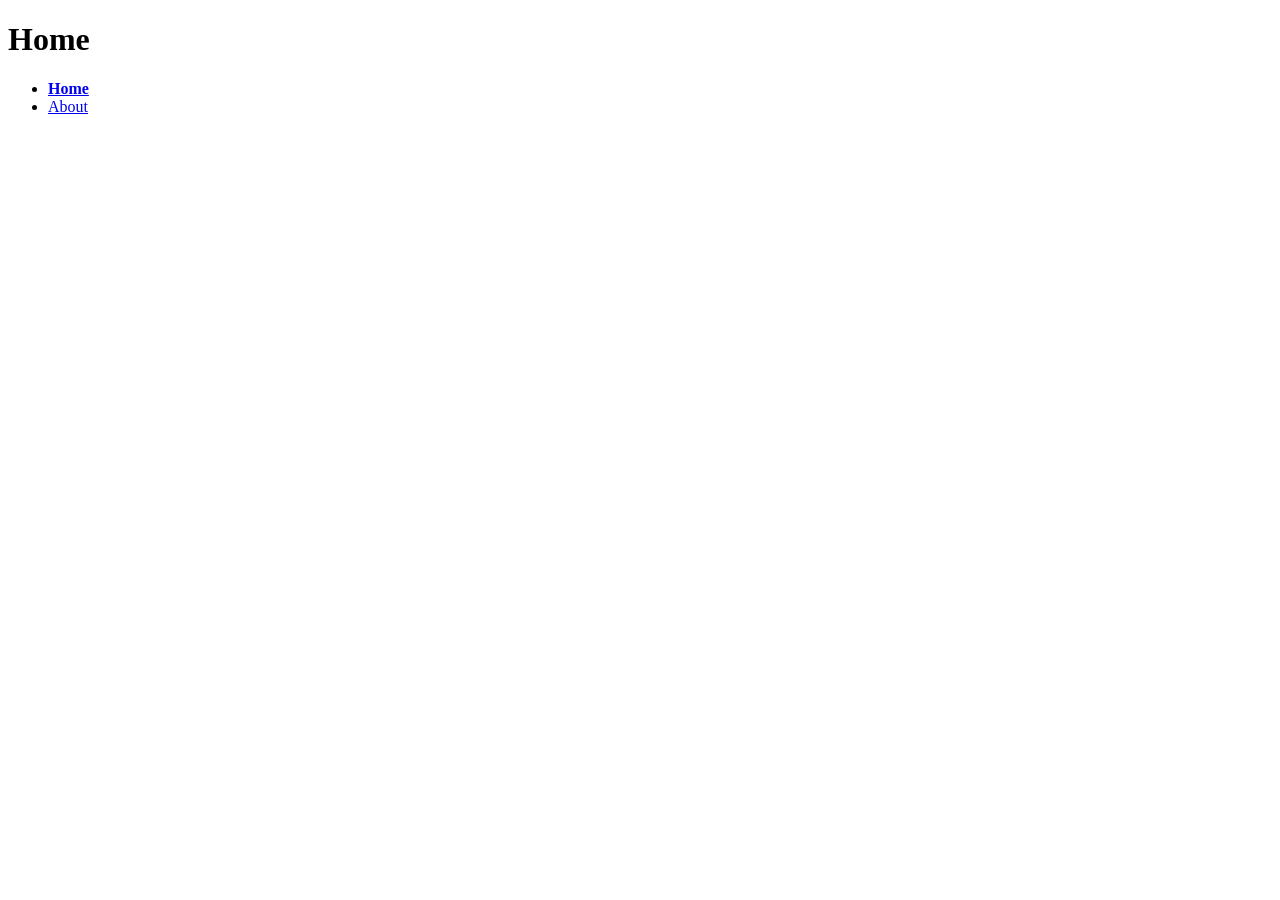
==== index.html @ 4f5dbb61 "Initial commit" ====
<!DOCTYPE html>
<html lang="en">
  <head>
    <meta charset="UTF-8">
    <meta name="viewport" content="width=device-width, initial-scale=1.0">
    <title>Homepage</title>
    <link rel="stylesheet" href="screen.css">
  </head>
  <body>
    <h1>Home</h1>
    <nav>
      <ul>
        <li><a href="index.html" class="active">Home</a></li>
        <li><a href="about.html">About</a></li>
      </ul>
    </nav>
    <script src="index.js"></script>
  </body>
</html>
---- screen.css ----
/* Add screen styles below */
a.active {
    font-weight: bold;
}
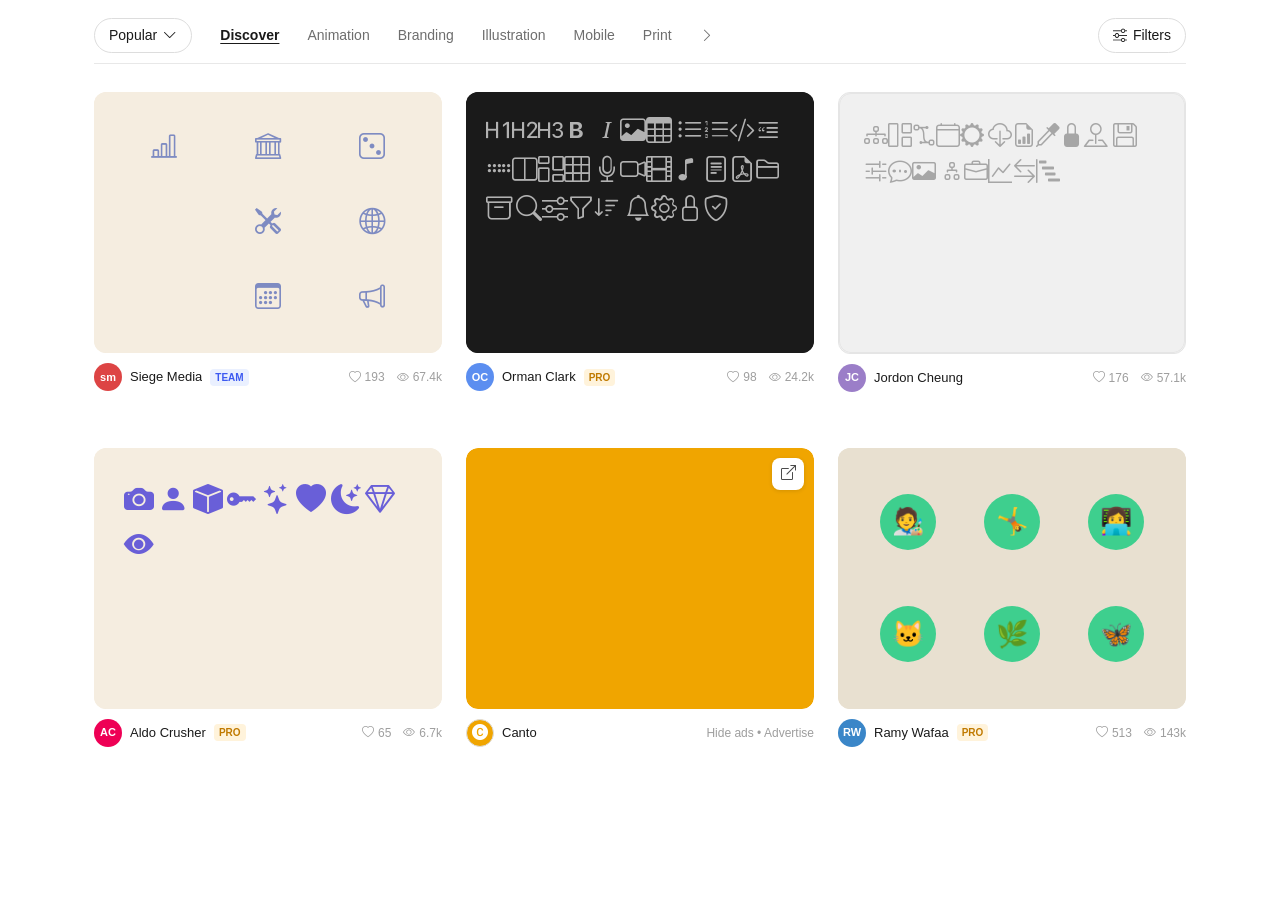
==== commit 97884d7e: "rename" ====
--- a/index.html
+++ b/index.html
@@ -1,19 +1,214 @@
 <!DOCTYPE html>
 <html lang="en">
-  <head>
-    <meta charset="UTF-8">
-    <meta name="viewport" content="width=device-width, initial-scale=1.0">
-    <title>Homepage</title>
-    <link rel="stylesheet" href="screen.css">
-  </head>
-  <body>
-    <h1>Home</h1>
-    <nav>
-      <ul>
-        <li><a href="index.html" class="active">Home</a></li>
-        <li><a href="about.html">About</a></li>
-      </ul>
-    </nav>
-    <script src="index.js"></script>
-  </body>
-</html>
+<head>
+  <meta charset="UTF-8">
+  <meta name="viewport" content="width=device-width, initial-scale=1">
+  <title>Dribble – Search: landing page</title>
+  <link rel="stylesheet" href="https://cdn.jsdelivr.net/npm/bootstrap@5.3.3/dist/css/bootstrap.min.css">
+  <link rel="stylesheet" href="https://cdn.jsdelivr.net/npm/bootstrap-icons@1.11.3/font/bootstrap-icons.min.css">
+  <link rel="stylesheet" href="screen.css">
+</head>
+<body>
+
+<div class="container-lg px-4">
+
+  <!-- Filter bar -->
+  <div class="filter-bar d-flex align-items-center gap-3">
+
+    <button class="btn-popular">
+      Popular <i class="bi bi-chevron-down"></i>
+    </button>
+
+    <div class="filter-tabs">
+      <button class="filter-tab active">Discover</button>
+      <button class="filter-tab">Animation</button>
+      <button class="filter-tab">Branding</button>
+      <button class="filter-tab">Illustration</button>
+      <button class="filter-tab">Mobile</button>
+      <button class="filter-tab">Print</button>
+      <button class="filter-tab"><i class="bi bi-chevron-right"></i></button>
+    </div>
+
+    <button class="btn-filters ms-auto">
+      <i class="bi bi-sliders"></i> Filters
+    </button>
+
+  </div>
+
+  <!-- Shot grid -->
+  <div class="row g-4">
+
+    <!-- Card 1 – Siege Media (beige, business icons) -->
+    <div class="col-12 col-md-4">
+      <div class="shot-card">
+        <div class="shot-thumb canvas-beige">
+          <div class="shot-placeholder canvas-beige">
+            <div class="icon-grid">
+              <i class="bi bi-bar-chart-line"></i>
+              <i class="bi bi-bank"></i>
+              <i class="bi bi-dice-3"></i>
+              <i class="bi bi-bag-dollar"></i>
+              <i class="bi bi-tools"></i>
+              <i class="bi bi-globe2"></i>
+              <i class="bi bi-handshake"></i>
+              <i class="bi bi-calendar3"></i>
+              <i class="bi bi-megaphone"></i>
+            </div>
+          </div>
+          <div class="shot-overlay"></div>
+        </div>
+        <div class="author-row">
+          <div class="author-avatar-text avatar-siege">sm</div>
+          <span class="author-name">Siege Media</span>
+          <span class="badge-team">TEAM</span>
+          <div class="stat-row">
+            <span class="stat-item"><i class="bi bi-heart"></i> 193</span>
+            <span class="stat-item"><i class="bi bi-eye"></i> 67.4k</span>
+          </div>
+        </div>
+      </div>
+    </div>
+
+    <!-- Card 2 – Orman Clark (dark, dense icon set) -->
+    <div class="col-12 col-md-4">
+      <div class="shot-card">
+        <div class="shot-thumb canvas-black">
+          <div class="shot-placeholder canvas-black icon-grid icon-grid-dark icon-grid-8col">
+            <i class="bi bi-type-h1"></i><i class="bi bi-type-h2"></i><i class="bi bi-type-h3"></i><i class="bi bi-type-bold"></i>
+            <i class="bi bi-type-italic"></i><i class="bi bi-link45deg"></i><i class="bi bi-image"></i><i class="bi bi-table"></i>
+            <i class="bi bi-list-ul"></i><i class="bi bi-list-ol"></i><i class="bi bi-code-slash"></i><i class="bi bi-blockquote-left"></i>
+            <i class="bi bi-grip-horizontal"></i><i class="bi bi-layout-split"></i><i class="bi bi-columns-gap"></i><i class="bi bi-grid-3x3"></i>
+            <i class="bi bi-mic"></i><i class="bi bi-camera-video"></i><i class="bi bi-film"></i><i class="bi bi-music-note"></i>
+            <i class="bi bi-file-text"></i><i class="bi bi-file-earmark-pdf"></i><i class="bi bi-folder2"></i><i class="bi bi-archive"></i>
+            <i class="bi bi-search"></i><i class="bi bi-sliders"></i><i class="bi bi-funnel"></i><i class="bi bi-sort-down"></i>
+            <i class="bi bi-bell"></i><i class="bi bi-gear"></i><i class="bi bi-lock"></i><i class="bi bi-shield-check"></i>
+          </div>
+          <div class="shot-overlay"></div>
+        </div>
+        <div class="author-row">
+          <div class="author-avatar-text avatar-orman">OC</div>
+          <span class="author-name">Orman Clark</span>
+          <span class="badge-pro">PRO</span>
+          <div class="stat-row">
+            <span class="stat-item"><i class="bi bi-heart"></i> 98</span>
+            <span class="stat-item"><i class="bi bi-eye"></i> 24.2k</span>
+          </div>
+        </div>
+      </div>
+    </div>
+
+    <!-- Card 3 – Jordon Cheung (light, outline icons) -->
+    <div class="col-12 col-md-4">
+      <div class="shot-card">
+        <div class="shot-thumb canvas-white">
+          <div class="shot-placeholder canvas-white icon-grid icon-grid-outline icon-grid-5col">
+            <i class="bi bi-diagram-3"></i><i class="bi bi-grid-1x2"></i><i class="bi bi-bezier2"></i><i class="bi bi-calendar4"></i><i class="bi bi-gear-wide"></i>
+            <i class="bi bi-cloud-download"></i><i class="bi bi-file-earmark-bar-graph"></i><i class="bi bi-eyedropper"></i><i class="bi bi-lock-fill"></i><i class="bi bi-pin-map"></i>
+            <i class="bi bi-floppy"></i><i class="bi bi-sliders2"></i><i class="bi bi-shield-half"></i><i class="bi bi-chat-dots"></i><i class="bi bi-card-image"></i>
+            <i class="bi bi-diagram-2"></i><i class="bi bi-briefcase"></i><i class="bi bi-graph-up"></i><i class="bi bi-arrow-left-right"></i><i class="bi bi-bar-chart-steps"></i>
+          </div>
+          <div class="shot-overlay"></div>
+        </div>
+        <div class="author-row">
+          <div class="author-avatar-text avatar-jordon">JC</div>
+          <span class="author-name">Jordon Cheung</span>
+          <div class="stat-row">
+            <span class="stat-item"><i class="bi bi-heart"></i> 176</span>
+            <span class="stat-item"><i class="bi bi-eye"></i> 57.1k</span>
+          </div>
+        </div>
+      </div>
+    </div>
+
+    <!-- Card 4 – Aldo Crusher (beige, purple filled icons) -->
+    <div class="col-12 col-md-4">
+      <div class="shot-card">
+        <div class="shot-thumb canvas-beige">
+          <div class="shot-placeholder canvas-beige icon-grid icon-grid-purple icon-grid-3col-wide">
+            <i class="bi bi-camera-fill"></i>
+            <i class="bi bi-person-fill"></i>
+            <i class="bi bi-box-fill"></i>
+            <i class="bi bi-key-fill"></i>
+            <i class="bi bi-stars"></i>
+            <i class="bi bi-heart-fill"></i>
+            <i class="bi bi-moon-stars-fill"></i>
+            <i class="bi bi-gem"></i>
+            <i class="bi bi-eye-fill"></i>
+          </div>
+          <div class="shot-overlay"></div>
+        </div>
+        <div class="author-row">
+          <div class="author-avatar-text avatar-aldo">AC</div>
+          <span class="author-name">Aldo Crusher</span>
+          <span class="badge-pro">PRO</span>
+          <div class="stat-row">
+            <span class="stat-item"><i class="bi bi-heart"></i> 65</span>
+            <span class="stat-item"><i class="bi bi-eye"></i> 6.7k</span>
+          </div>
+        </div>
+      </div>
+    </div>
+
+    <!-- Card 5 – Canto (ad, orange) -->
+    <div class="col-12 col-md-4">
+      <div class="shot-card ad-card">
+        <div class="shot-thumb">
+          <div class="shot-placeholder canvas-orange"></div>
+          <div class="overlay-actions overlay-actions--visible">
+            <button class="overlay-btn"><i class="bi bi-box-arrow-up-right"></i></button>
+          </div>
+        </div>
+        <div class="author-row">
+          <div class="author-avatar-text avatar-canto">
+            <i class="bi bi-c-circle-fill avatar-canto__icon"></i>
+          </div>
+          <span class="author-name">Canto</span>
+          <div class="stat-row">
+            <span class="ad-actions">
+              <a href="#">Hide ads</a> &bull; <a href="#">Advertise</a>
+            </span>
+          </div>
+        </div>
+      </div>
+    </div>
+
+    <!-- Card 6 – Ramy Wafaa (tan, green illustrations) -->
+    <div class="col-12 col-md-4">
+      <div class="shot-card">
+        <div class="shot-thumb canvas-tan">
+          <div class="shot-placeholder canvas-tan">
+            <div class="illus-grid">
+              <div class="illus-figure illus-figure--green">🧑‍🎨</div>
+              <div class="illus-figure illus-figure--green">🤸</div>
+              <div class="illus-figure illus-figure--green">👩‍💻</div>
+              <div class="illus-figure illus-figure--green">🐱</div>
+              <div class="illus-figure illus-figure--green">🌿</div>
+              <div class="illus-figure illus-figure--green">🦋</div>
+            </div>
+          </div>
+          <div class="shot-overlay">
+            <span class="shot-overlay-title">ilcons / mini illustr...</span>
+          </div>
+          <div class="overlay-actions">
+            <button class="overlay-btn"><i class="bi bi-bookmark"></i></button>
+            <button class="overlay-btn"><i class="bi bi-heart"></i></button>
+          </div>
+        </div>
+        <div class="author-row">
+          <div class="author-avatar-text avatar-ramy">RW</div>
+          <span class="author-name">Ramy Wafaa</span>
+          <span class="badge-pro">PRO</span>
+          <div class="stat-row">
+            <span class="stat-item"><i class="bi bi-heart"></i> 513</span>
+            <span class="stat-item"><i class="bi bi-eye"></i> 143k</span>
+          </div>
+        </div>
+      </div>
+    </div>
+
+  </div><!-- /row -->
+</div><!-- /container -->
+
+<script src="https://cdn.jsdelivr.net/npm/bootstrap@5.3.3/dist/js/bootstrap.bundle.min.js"></script>
+</body>
+</html>
--- a/screen.css
+++ b/screen.css
@@ -1,4 +1,358 @@
-/* Add screen styles below */
-a.active {
-    font-weight: bold;
-}+/* ── Base ── */
+
+body {
+  background: #fff;
+  color: #1a1a1a;
+  font-family: "Haas Grot Text", "Helvetica Neue", Helvetica, Arial, sans-serif;
+}
+
+/* ── Filter bar ── */
+
+.filter-bar {
+  padding: 18px 0 10px;
+  border-bottom: 1px solid #e8e8e8;
+  margin-bottom: 28px;
+}
+
+.btn-popular {
+  border: 1.5px solid #ddd;
+  border-radius: 999px;
+  background: #fff;
+  color: #1a1a1a;
+  font-size: 14px;
+  font-weight: 500;
+  padding: 6px 14px;
+  display: inline-flex;
+  align-items: center;
+  gap: 6px;
+  white-space: nowrap;
+}
+
+.btn-popular:hover { background: #f5f5f5; }
+
+.filter-tabs {
+  display: flex;
+  align-items: center;
+  gap: 4px;
+  flex-wrap: nowrap;
+  overflow: hidden;
+}
+
+.filter-tab {
+  background: none;
+  border: none;
+  font-size: 14px;
+  font-weight: 500;
+  color: #6e6e6e;
+  padding: 6px 12px;
+  border-radius: 999px;
+  white-space: nowrap;
+  cursor: pointer;
+  transition: background 0.15s, color 0.15s;
+}
+
+.filter-tab:hover {
+  background: #f5f5f5;
+  color: #1a1a1a;
+}
+
+.filter-tab.active {
+  color: #1a1a1a;
+  font-weight: 700;
+  text-decoration: underline;
+  text-underline-offset: 3px;
+}
+
+.btn-filters {
+  border: 1.5px solid #ddd;
+  border-radius: 999px;
+  background: #fff;
+  color: #1a1a1a;
+  font-size: 14px;
+  font-weight: 500;
+  padding: 6px 14px;
+  display: inline-flex;
+  align-items: center;
+  gap: 6px;
+  white-space: nowrap;
+}
+
+.btn-filters:hover { background: #f5f5f5; }
+
+/* ── Shot card ── */
+
+.shot-card {
+  margin-bottom: 32px;
+}
+
+.shot-thumb {
+  border-radius: 12px;
+  overflow: hidden;
+  position: relative;
+  cursor: pointer;
+}
+
+.shot-thumb img,
+.shot-thumb .shot-placeholder {
+  width: 100%;
+  aspect-ratio: 4/3;
+  object-fit: cover;
+  display: block;
+  border-radius: 12px;
+  transition: transform 0.3s ease;
+}
+
+.shot-placeholder {
+  display: flex;
+  align-items: center;
+  justify-content: center;
+}
+
+.shot-thumb:hover img,
+.shot-thumb:hover .shot-placeholder {
+  transform: scale(1.02);
+}
+
+.shot-overlay {
+  position: absolute;
+  inset: 0;
+  background: rgba(0, 0, 0, 0);
+  border-radius: 12px;
+  transition: background 0.25s;
+  display: flex;
+  align-items: flex-end;
+  padding: 12px;
+  pointer-events: none;
+}
+
+.shot-thumb:hover .shot-overlay {
+  background: rgba(0, 0, 0, 0.08);
+}
+
+.shot-overlay-title {
+  color: #fff;
+  font-size: 13px;
+  font-weight: 600;
+  background: rgba(0, 0, 0, 0.55);
+  border-radius: 6px;
+  padding: 4px 8px;
+  opacity: 0;
+  transform: translateY(4px);
+  transition: opacity 0.2s, transform 0.2s;
+}
+
+.shot-thumb:hover .shot-overlay-title {
+  opacity: 1;
+  transform: translateY(0);
+}
+
+.overlay-actions {
+  position: absolute;
+  top: 10px;
+  right: 10px;
+  display: flex;
+  gap: 6px;
+  opacity: 0;
+  transition: opacity 0.2s;
+}
+
+.shot-thumb:hover .overlay-actions { opacity: 1; }
+
+.overlay-btn {
+  background: #fff;
+  border: none;
+  border-radius: 8px;
+  width: 32px;
+  height: 32px;
+  display: flex;
+  align-items: center;
+  justify-content: center;
+  font-size: 15px;
+  color: #444;
+  cursor: pointer;
+  box-shadow: 0 1px 4px rgba(0, 0, 0, 0.12);
+}
+
+.overlay-btn:hover { background: #f5f5f5; }
+
+/* ── Author row ── */
+
+.author-row {
+  display: flex;
+  align-items: center;
+  margin-top: 10px;
+  gap: 8px;
+}
+
+.author-avatar {
+  width: 28px;
+  height: 28px;
+  border-radius: 50%;
+  object-fit: cover;
+  flex-shrink: 0;
+}
+
+.author-avatar-text {
+  width: 28px;
+  height: 28px;
+  border-radius: 50%;
+  flex-shrink: 0;
+  display: flex;
+  align-items: center;
+  justify-content: center;
+  font-size: 11px;
+  font-weight: 700;
+  color: #fff;
+}
+
+.author-name {
+  font-size: 13px;
+  font-weight: 500;
+  color: #1a1a1a;
+  margin: 0;
+  white-space: nowrap;
+  overflow: hidden;
+  text-overflow: ellipsis;
+}
+
+.badge-team,
+.badge-pro {
+  font-size: 10px;
+  font-weight: 700;
+  border-radius: 4px;
+  padding: 1px 5px;
+  flex-shrink: 0;
+}
+
+.badge-team {
+  background: #eaf0ff;
+  color: #3d5af1;
+}
+
+.badge-pro {
+  background: #fff3db;
+  color: #c07a00;
+}
+
+.stat-row {
+  display: flex;
+  align-items: center;
+  gap: 12px;
+  margin-left: auto;
+  flex-shrink: 0;
+}
+
+.stat-item {
+  display: flex;
+  align-items: center;
+  gap: 4px;
+  font-size: 12px;
+  color: #9e9e9e;
+}
+
+/* ── Canvas background colours ── */
+
+.canvas-beige  { background: #f5ede0; }
+.canvas-black  { background: #1a1a1a; }
+.canvas-white  { background: #f0f0f0; border: 1px solid #e5e5e5; }
+.canvas-orange { background: #f0a500; }
+.canvas-tan    { background: #e8e0d0; }
+
+/* ── Icon grids inside shot placeholders ── */
+
+.icon-grid {
+  display: grid;
+  grid-template-columns: repeat(3, 1fr);
+  gap: 20px;
+  padding: 28px;
+  width: 100%;
+  height: 100%;
+  place-items: center;
+}
+
+.icon-grid i         { font-size: 26px; color: #6a7bbd; opacity: 0.85; }
+.icon-grid-dark i    { color: #ccc; }
+.icon-grid-outline i { font-size: 24px; color: #888; opacity: 0.7; }
+.icon-grid-purple i  { font-size: 30px; color: #5146d6; }
+
+/* ── Illustration grid ── */
+
+.illus-grid {
+  display: grid;
+  grid-template-columns: repeat(3, 1fr);
+  gap: 12px;
+  padding: 24px;
+  width: 100%;
+  height: 100%;
+  place-items: center;
+}
+
+.illus-figure {
+  width: 56px;
+  height: 56px;
+  border-radius: 50%;
+  display: flex;
+  align-items: center;
+  justify-content: center;
+  font-size: 26px;
+}
+
+/* ── Ad card ── */
+
+.ad-card .shot-placeholder {
+  background: #f0a500;
+  border-radius: 12px;
+  position: relative;
+}
+
+.ad-label {
+  font-size: 12px;
+  color: #9e9e9e;
+}
+
+.ad-actions {
+  font-size: 12px;
+  color: #9e9e9e;
+}
+
+.ad-actions a       { color: #9e9e9e; text-decoration: none; }
+.ad-actions a:hover { color: #444; }
+
+/* ── Avatar colours ── */
+
+.avatar-siege  { background: #dd4444; }
+.avatar-orman  { background: #5b8ef0; }
+.avatar-jordon { background: #9b7ec8; }
+.avatar-aldo   { background: #ee0055; }
+.avatar-canto  { background: #f0a500; border: 1.5px solid #ddd; }
+.avatar-ramy   { background: #3a86c8; }
+
+.avatar-canto__icon { color: #fff; font-size: 16px; }
+
+/* ── Icon grid column modifiers ── */
+
+.icon-grid-8col {
+  grid-template-columns: repeat(8, 1fr);
+  gap: 10px;
+  padding: 20px;
+}
+
+.icon-grid-5col {
+  grid-template-columns: repeat(5, 1fr);
+  gap: 14px;
+  padding: 24px;
+}
+
+.icon-grid-3col-wide {
+  grid-template-columns: repeat(3, 1fr);
+  gap: 18px;
+  padding: 30px;
+}
+
+/* ── Overlay always-visible modifier (ad card) ── */
+
+.overlay-actions--visible { opacity: 1; }
+
+/* ── Illustration figure colour modifier ── */
+
+.illus-figure--green { background: #3ecf8e; }
